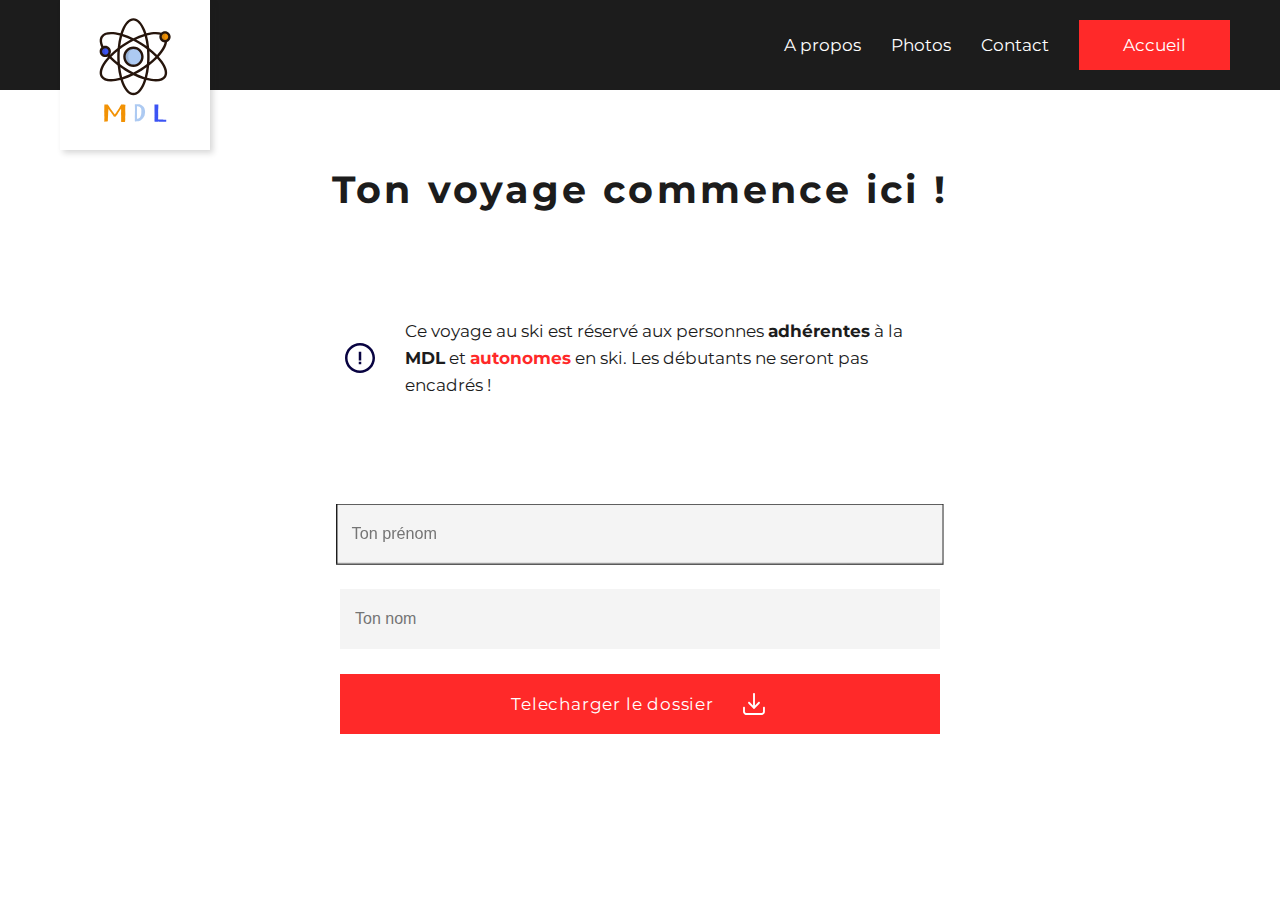
==== reserver.html @ d9b70b32 "update" ====
<!DOCTYPE html>
<html lang="en">

<head>
    <meta charset="UTF-8">
    <meta name="viewport" content="width=device-width, initial-scale=1.0">
    <title>MDL Rouviere</title>
    <link rel="stylesheet" href="./css/main.css">
    <link rel="stylesheet" href="./css/reserver.css">
</head>

<body>

    <input type="checkbox" id="hamburger" style="display: none;">
    <label class="mobile col" for="hamburger">
        <div class="bar"></div>
        <div class="bar"></div>
        <div class="bar"></div>
    </label>
    <img id="mobile-logo" class="mobile" src="./assets/svg/logo.svg" alt="Logo de la MDL">

    <nav class="row active">
        <img draggable="false" id="logo" src="./assets/svg/logo.svg" alt="Logo du lycee rouviere">

        <ul class="row">
            <a onclick="closeNav()" href="./index.html#before" class="link">A propos</a>
            <a onclick="closeNav()" href="./index.html#photos" class="link">Photos</a>
            <a onclick="closeNav()" href="./index.html#contact" class="link">Contact</a>
            <a style="color: white;" onclick="closeNav()" href="./index.html" class="button red">Accueil</a>
        </ul>
    </nav>

    <main>

        <div class="wrapper col">

            <h1 style="user-select: none;">Ton voyage commence ici !</h1>

            <div class="warning row">
                <img id="warning-circle" src="./assets/svg/warning.svg" alt="icon attention">
                <p>
                    Ce voyage au ski est réservé aux personnes <b>adhérentes</b> à la <b>MDL</b> et <b style="color: rgb(255, 41, 41);">autonomes</b> en ski. Les débutants ne seront pas encadrés !

                </p>
            </div>

            <div class="container col">
                <input id="prenom" type="text" class="text" autocomplete="off" autofocus placeholder="Ton prénom">

                <input type="text" class="text" autocomplete="off" placeholder="Ton nom">

                <a id="download-button" href="./assets/fichiers/fiche-ski.pdf" class="button red"
                    download="inscription-ski-rouviere">
                    Telecharger le dossier
                    <img src="./assets/svg/download.svg" alt="Icon de telechargement">
                </a>
            </div>

        </div>

    </main>

    <script type="text/javascript" src="./script.js" defer></script>

</body>

</html>
---- css/main.css ----
@import url("https://fonts.googleapis.com/css2?family=Montserrat:ital,wght@0,100..900;1,100..900&display=swap");
body * {
  transition: all ease-in-out 250ms;
}
body h1, body h2, body h3 {
  font-family: "Montserrat", sans-serif;
  font-optical-sizing: auto;
  font-weight: 400;
  font-style: normal;
  font-weight: 700;
}
body h1 {
  font-size: 3vw;
  letter-spacing: 0.2rem;
}
body h2 {
  font-size: 2.5vw;
}
body h2.article-title {
  margin-bottom: 2.5vw;
}
body h3 {
  font-size: 1.5vw;
  font-weight: 400;
}
body a, body span, body p, body .button, body .link {
  font-family: "Montserrat", sans-serif;
  font-optical-sizing: auto;
  font-weight: 400;
  font-style: normal;
  font-size: 17px;
  width: -moz-fit-content;
  width: fit-content;
}
body a {
  text-decoration: none;
  color: inherit;
}
body p {
  line-height: 1.7rem;
}
body a.white {
  background-color: white;
  color: #1c1c1c;
  padding: 15px 44px;
  outline: 1px solid transparent;
  outline-offset: -1px;
}
body a.white:hover {
  outline-color: white;
  color: white;
  background-color: transparent;
}
body a.dark, body input.dark {
  background-color: white;
  color: #1c1c1c;
  padding: 15px 44px;
  outline: 1px solid #1c1c1c;
  outline-offset: -1px;
}
body a.dark:hover, body input.dark:hover {
  outline-color: transparent;
  color: white;
  background-color: #1c1c1c;
}
body a.red, body button.red {
  background-color: rgb(255, 41, 41);
  color: #1c1c1c;
  padding: 15px 44px;
  outline: none;
}
body a.red:hover, body button.red:hover {
  background-color: rgba(255, 41, 41, 0.8);
}
body .link:hover {
  color: rgb(255, 41, 41);
}
body ul {
  list-style: none;
  width: -moz-fit-content;
  width: fit-content;
  gap: 30px;
}
body button {
  background-color: transparent;
  border: none;
  cursor: pointer;
}

nav.active {
  background-color: #1c1c1c;
  justify-content: flex-end;
  width: 100%;
  padding: 20px 50px;
  position: fixed;
  z-index: 11;
}
nav.active ul {
  align-items: center;
  color: white;
}
nav.active #logo {
  width: 150px;
  position: absolute;
  left: 0;
  top: 0;
  transform: translate(60px, 0);
  box-shadow: 3px 3px 6px rgba(28, 28, 28, 0.1764705882);
}

label.mobile {
  width: 100%;
  height: -moz-fit-content;
  height: fit-content;
  margin: 0 !important;
  background-color: #1c1c1c;
  position: fixed;
  top: 0;
  left: 0;
  z-index: 12;
  padding: 20px 0 20px 10px !important;
  cursor: pointer;
}
label.mobile .bar {
  width: 20px;
  height: 2px;
  transform-origin: center !important;
  background-color: white;
}
label.mobile .bar:nth-child(2n) {
  margin-top: 4px;
  margin-bottom: 4px;
}

input:checked ~ nav {
  transform: translateX(0);
}
input:checked + label .bar:nth-child(2n) {
  visibility: hidden;
  opacity: 0;
  margin: 0 !important;
  height: 0;
}
input:checked + label .bar {
  transform: translateY(2px) rotate(45deg);
}
input:checked + label .bar:last-child {
  transform: rotate(-45deg);
}

#mobile-logo {
  position: fixed;
  top: 0;
  right: 0;
  z-index: 12;
  width: 65px;
  margin-right: 10px;
}

header {
  width: 100%;
  height: 100vh;
  min-height: 800px;
  position: relative;
  overflow: hidden;
  z-index: 1;
  display: flex;
  flex-direction: column;
  align-items: center;
  justify-content: center;
}
header .container {
  width: -moz-fit-content;
  width: fit-content;
  z-index: 3;
  align-items: center;
  gap: 50px;
}
header .container * {
  color: white;
}
header p {
  max-width: 600px;
}
header video, header .overlay {
  position: absolute;
  inset: 0;
  z-index: 1;
  -o-object-fit: cover;
     object-fit: cover;
  -o-object-position: center;
     object-position: center;
  transition: transform 0s;
}
header video {
  width: 100%;
  height: 100vh;
}
header .overlay {
  z-index: 2;
  width: 100%;
  height: 100vh;
  background-color: rgba(28, 28, 28, 0.2274509804);
}

main {
  z-index: 9;
  width: 100%;
  position: absolute;
  background-color: white;
}
main .wrapped {
  transform: translateY(-125px);
  margin: 0 auto;
}
main section {
  margin-bottom: 200px !important;
  padding-top: 60px;
}
main section p {
  max-width: 600px;
  text-align: center;
}
main #contact {
  height: 100%;
  padding: 250px;
  display: flex;
  flex-direction: column;
  align-items: center;
  justify-content: center;
  background-image: url("https://images.unsplash.com/photo-1495112398151-7eedd7c2e7e8?q=80&w=1932&auto=format&fit=crop&ixlib=rb-4.0.3&ixid=M3wxMjA3fDB8MHxwaG90by1wYWdlfHx8fGVufDB8fHx8fA%3D%3D");
  background-attachment: fixed;
  background-position: center 50%;
  background-size: cover;
  background-repeat: no-repeat;
}
main #contact .container {
  width: -moz-fit-content;
  width: fit-content;
  align-items: center;
}
main #contact a img {
  width: 50px;
}
main #contact a:hover {
  transform: scale(1.12);
}
main #contact .col {
  gap: 50PX;
}
main #contact h2 {
  color: white;
}
main #tarifs {
  z-index: 10;
  background-color: #1c1c1c;
  width: 100%;
  margin-bottom: 0 !important;
  padding-top: 0 !important;
  border-radius: 15px 15px 0 0;
  overflow: hidden;
  transition: transform 0s;
}
main #tarifs * {
  color: white;
}
main #tarifs .left {
  width: 33%;
}
main #tarifs .left img {
  width: 100%;
  height: 100%;
  max-height: 60vh;
  -o-object-fit: cover;
     object-fit: cover;
}
main #tarifs .right {
  align-items: center;
  justify-content: center;
  height: -moz-fit-content;
  height: fit-content;
  margin: auto;
  gap: 30px;
}
main #before {
  margin: 0 auto;
  align-items: center;
  gap: 65px;
  padding-top: 260px;
}
main #before img {
  width: 50px;
}
main #before h2 {
  margin-bottom: 0 !important;
}
main #before ul {
  gap: 100px;
}
main #before .col {
  align-items: center;
  gap: 10px;
}
main #photos {
  width: 100%;
  margin: 0 auto;
  max-width: calc(100% - 15vw - 15vw);
  gap: 10px;
}
main #photos .column {
  width: 100%;
  max-width: 33.333333%;
  gap: 10px;
  flex-wrap: wrap;
}
main #photos .column img {
  width: 100%;
  flex-grow: 1;
  -o-object-fit: cover;
     object-fit: cover;
  -o-object-position: center;
     object-position: center;
  cursor: pointer;
}
main #photos .column img:hover {
  opacity: 0.5;
}
main #team {
  width: calc(100% + 380px);
  margin-left: -190px;
}
main #team h2 {
  margin: 0 auto;
  width: -moz-fit-content;
  width: fit-content;
  padding-bottom: 160px;
}
main #team .team-list {
  flex-wrap: wrap;
  width: 100%;
  justify-content: center;
  gap: 30px;
  margin: 0 auto;
  padding: 0 30px;
}
main #team .team-list * {
  color: white;
}
main #team .team-list .worker {
  background-color: #1c1c1c;
  cursor: pointer;
  height: 30vh;
  max-height: 250px;
  flex: 0 0 calc(33.333333% - 60px);
  justify-content: space-between;
  align-items: center;
}
main #team .team-list .worker:hover {
  box-shadow: 6px 6px 6px rgba(28, 28, 28, 0.4117647059);
  transform: scale(1.012);
}
main #team .team-list .worker .img-container {
  max-width: 33.333333%;
  min-width: 150px;
  width: 100%;
  height: 100%;
}
main #team .team-list .worker .img-container img {
  width: 100%;
  height: 100%;
  -o-object-fit: cover;
     object-fit: cover;
  -o-object-position: top;
     object-position: top;
}
main #team .team-list .worker .content {
  align-items: center;
  width: -moz-fit-content;
  width: fit-content;
  margin-right: 30px;
  margin-left: 10px;
}
main #team .team-list .worker .content img {
  width: 50px;
  margin-left: 30px;
}
main #team .team-list .worker .content .role {
  text-transform: uppercase;
  font-size: 1.5vw;
  letter-spacing: 0.12rem;
  font-weight: bold;
}

footer {
  width: 100%;
  background-color: #1c1c1c;
  position: relative;
  padding: 130px 10vw;
}
footer * {
  color: white;
}
footer img {
  width: 150px;
}
footer .col {
  gap: 35px;
}
footer .row {
  gap: 50px;
}
footer .container {
  justify-content: space-between;
}

@media only screen and (max-width: 800px) {
  .mobile {
    display: inherit !important;
  }
  .desktop {
    visibility: hidden !important;
    opacity: 0 !important;
  }
  .row {
    flex-direction: column !important;
  }
  .wrapped {
    max-width: 100vw !important;
    padding: 0 10px;
  }
  h1 {
    font-size: 8vw !important;
  }
  h2 {
    font-size: 7vw !important;
  }
  h3 {
    font-size: 3vw !important;
  }
  .link, .button, a, span, p {
    font-size: 3.5vw !important;
  }
  nav {
    padding: 10px 0 !important;
    margin: 0;
    width: 100vw;
    height: 100vh;
    align-items: center;
    justify-content: space-evenly !important;
    transform: translateX(-100%);
  }
  nav #logo {
    position: relative !important;
    transform: none !important;
  }
  header {
    justify-content: center !important;
    height: 100vh !important;
    min-height: 100vh !important;
  }
  header .container {
    padding: 0 10px;
  }
  header p {
    max-width: none !important;
    text-align: center;
    margin: 0 auto;
    font-size: 4vw !important;
    font-weight: 500;
  }
  header h1 {
    text-align: center;
  }
  main {
    margin-top: 10px;
  }
  main .wrapped {
    transform: translate(0) !important;
  }
  main section {
    padding-top: 100px !important;
  }
  main #team {
    width: 100% !important;
    max-width: none !important;
    padding: 0 !important;
    margin: 0 !important;
  }
  main #team h2 {
    padding: 100px 0 !important;
  }
  main #team .team-list {
    align-items: center;
    padding: 0 !important;
  }
  main #team .worker {
    width: 100% !important;
    min-width: none !important;
    max-width: none !important;
    flex-direction: row !important;
    padding: 10px !important;
    margin: 0 !important;
  }
  main #team .worker .img-container {
    width: 100% !important;
    max-width: 100vw !important;
    height: -moz-fit-content !important;
    height: fit-content !important;
  }
  main #team .worker .img-container img {
    width: 60px !important;
    height: 60px !important;
    border-radius: 100%;
  }
  main #team .worker .content {
    flex-direction: row !important;
    margin: 0 !important;
    padding: 0 !important;
  }
  main #team .worker .content img {
    width: 30px !important;
  }
  main #contact {
    width: calc(100% + 20px);
    margin-left: -10px;
    padding: 80px !important;
    margin-bottom: 0 !important;
  }
  main #contact .row {
    flex-direction: row !important;
  }
  main #contact .col {
    gap: 30px !important;
  }
  main #tarifs .left {
    width: 100% !important;
  }
  main #tarifs .left img {
    width: 100%;
    max-height: none !important;
    height: 85vh !important;
    -o-object-position: center;
       object-position: center;
  }
  main #tarifs .right {
    padding: 40px 0 !important;
  }
  #before {
    margin-bottom: 0 !important;
  }
  #before .row {
    gap: 40px;
  }
  #photos {
    max-width: none !important;
    flex-direction: row !important;
    margin-bottom: 100px !important;
  }
}
footer {
  margin-top: 200px;
}

* {
  padding: 0;
  margin: 0;
  box-sizing: border-box;
}

html {
  scroll-behavior: smooth;
}

body {
  background-color: #ffffff;
  color: #1c1c1c;
  width: 100%;
  min-height: 100vh;
  position: relative;
}

.col {
  display: flex;
  flex-direction: column;
}

.row {
  display: flex;
  flex-direction: row;
}

.wrapped {
  max-width: calc(100% - 190px - 190px);
}

img {
  display: block;
  -webkit-user-select: none;
     -moz-user-select: none;
          user-select: none;
}

.mobile {
  display: none;
}

.desktop {
  visibility: visible;
  opacity: inherit;
}/*# sourceMappingURL=main.css.map */
---- css/reserver.css ----
main {
  display: flex;
  flex-direction: column;
  align-items: center;
  justify-content: center;
  min-height: 100vh;
}

.wrapper {
  gap: 25px;
  padding: 10px;
  align-items: center;
}

h1 {
  padding-bottom: 80px;
}

.container {
  width: 100%;
  max-width: 600px;
  gap: 25px;
}

input[type=text] {
  border: none;
  width: 100%;
  height: 60px;
  outline: 1px solid transparent;
  outline-offset: -1px;
  padding-left: 15px;
  font-size: 16px;
  background-color: rgba(28, 28, 28, 0.0470588235);
}
input[type=text]:focus {
  outline-color: #1c1c1c;
  transform: scale(1.012);
}

.warning {
  align-items: center;
  width: 100%;
  max-width: 600px;
  padding-bottom: 80px;
  gap: 25px;
}
.warning #warning-circle {
  width: 40px;
}
.warning p {
  text-align: left;
}

#download-button {
  display: flex;
  flex-direction: row;
  align-items: center;
  justify-content: center;
  gap: 25px;
  color: white !important;
  width: 100% !important;
  letter-spacing: 0.05rem;
}
#download-button img {
  width: 30px;
}
#download-button:hover {
  transform: scale(1.012);
}

@media only screen and (max-width: 800px) {
  h1 {
    width: 100%;
    text-align: center;
  }
  p {
    text-align: center !important;
  }
}/*# sourceMappingURL=reserver.css.map */
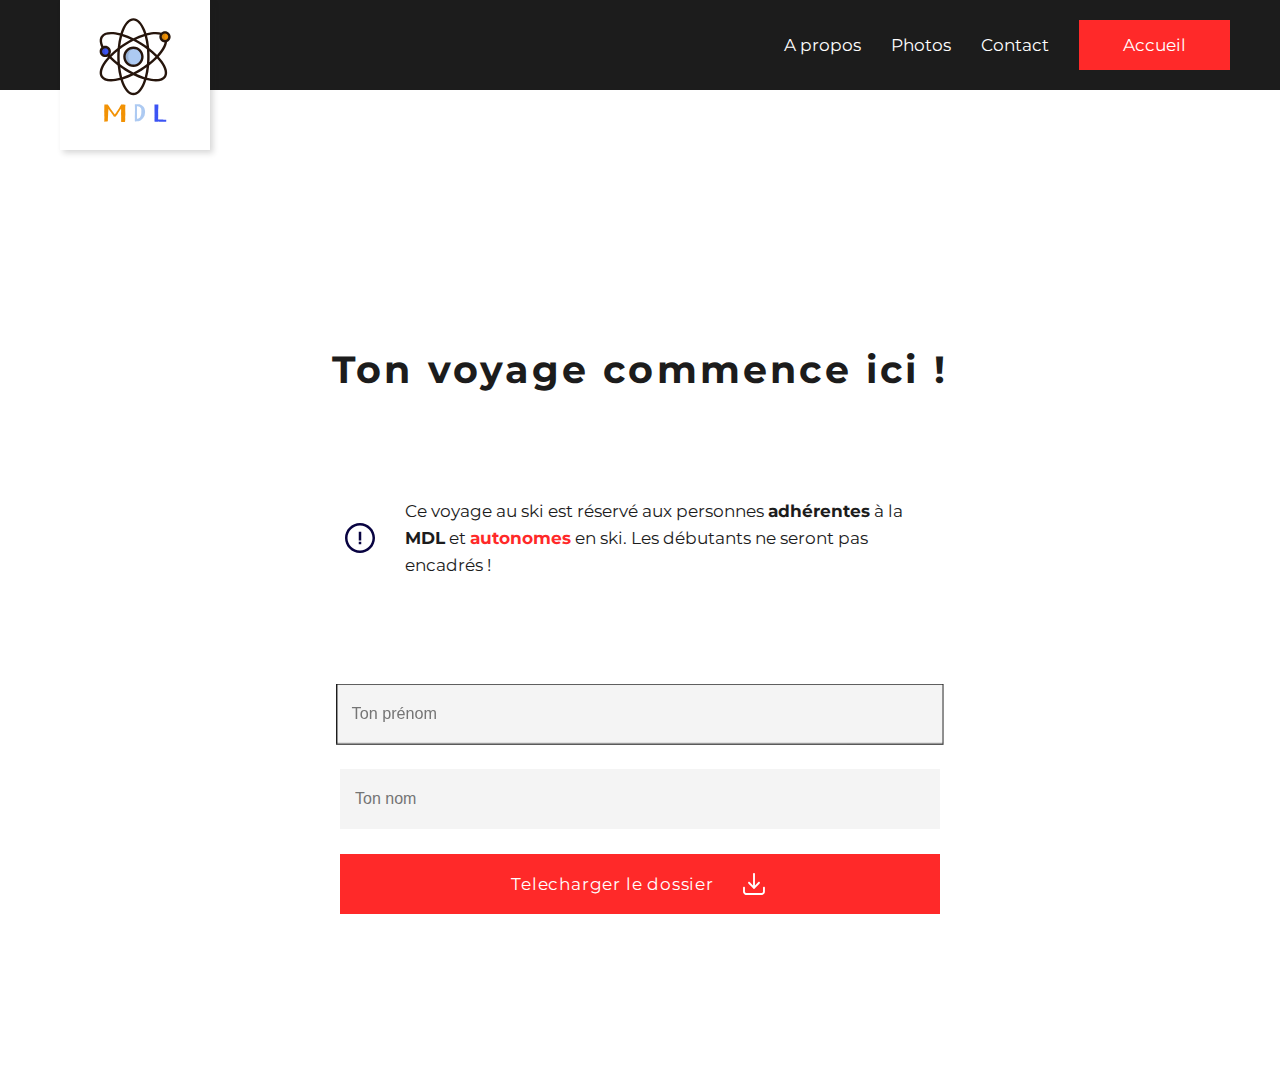
==== commit 8f3353c8: "update" ====
--- a/reserver.html
+++ b/reserver.html
@@ -62,6 +62,23 @@
 
     <script type="text/javascript" src="./script.js" defer></script>
 
+    <script type="text/javascript" defer>
+        const nav = document.querySelector('nav');
+        const main = document.querySelector('main');
+        const navLabel = document.querySelector('label');
+
+        const navHeight = nav.getBoundingClientRect().height;
+        const navLabelHeight = navLabel.getBoundingClientRect().height;
+
+        if ( (navHeight > 100) ){
+            main.style.marginTop = `${ navLabelHeight * 2 }px`;
+        }else{
+            main.style.marginTop = `${ navHeight * 2 }px`;
+        }
+
+
+    </script>
+
 </body>
 
 </html>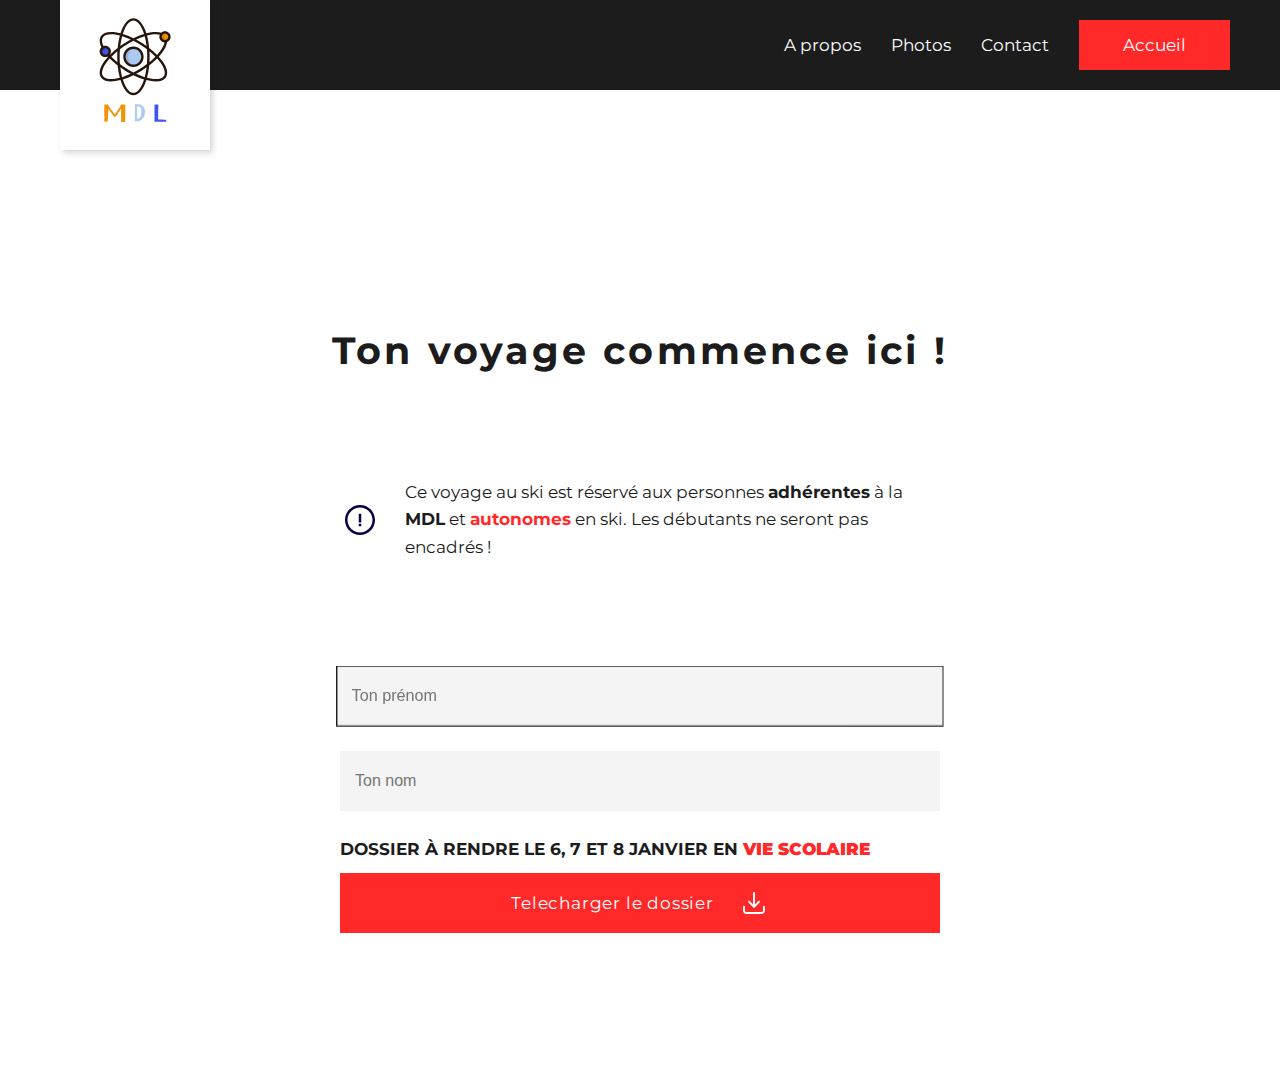
==== commit 16a267eb: "update" ====
--- a/reserver.html
+++ b/reserver.html
@@ -49,11 +49,17 @@
 
                 <input type="text" class="text" autocomplete="off" placeholder="Ton nom">
 
-                <a id="download-button" href="./assets/fichiers/fiche-ski.pdf" class="button red"
+                <div class="col">
+                    <p class="date">
+                        <b>Dossier à rendre le 6, 7 et 8 janvier en <b style="color: rgb(255, 41, 41);">vie scolaire</b></b>
+
+                    </p>
+                    <a id="download-button" href="./assets/fichiers/fiche-ski.pdf" class="button red"
                     download="inscription-ski-rouviere">
                     Telecharger le dossier
                     <img src="./assets/svg/download.svg" alt="Icon de telechargement">
                 </a>
+                </div>
             </div>
 
         </div>
--- a/css/main.css
+++ b/css/main.css
@@ -209,7 +209,7 @@
   position: absolute;
   background-color: white;
 }
-main .wrapped {
+main #main-container {
   transform: translateY(-125px);
   margin: 0 auto;
 }
@@ -326,8 +326,7 @@
   opacity: 0.5;
 }
 main #team {
-  width: calc(100% + 380px);
-  margin-left: -190px;
+  align-items: center;
 }
 main #team h2 {
   margin: 0 auto;
@@ -335,60 +334,12 @@
   width: fit-content;
   padding-bottom: 160px;
 }
-main #team .team-list {
-  flex-wrap: wrap;
-  width: 100%;
-  justify-content: center;
-  gap: 30px;
-  margin: 0 auto;
-  padding: 0 30px;
-}
-main #team .team-list * {
-  color: white;
-}
-main #team .team-list .worker {
-  background-color: #1c1c1c;
-  cursor: pointer;
-  height: 30vh;
-  max-height: 250px;
-  flex: 0 0 calc(33.333333% - 60px);
-  justify-content: space-between;
-  align-items: center;
-}
-main #team .team-list .worker:hover {
-  box-shadow: 6px 6px 6px rgba(28, 28, 28, 0.4117647059);
-  transform: scale(1.012);
-}
-main #team .team-list .worker .img-container {
-  max-width: 33.333333%;
-  min-width: 150px;
-  width: 100%;
-  height: 100%;
-}
-main #team .team-list .worker .img-container img {
-  width: 100%;
-  height: 100%;
-  -o-object-fit: cover;
-     object-fit: cover;
-  -o-object-position: top;
-     object-position: top;
-}
-main #team .team-list .worker .content {
-  align-items: center;
-  width: -moz-fit-content;
-  width: fit-content;
-  margin-right: 30px;
-  margin-left: 10px;
-}
-main #team .team-list .worker .content img {
-  width: 50px;
-  margin-left: 30px;
-}
-main #team .team-list .worker .content .role {
-  text-transform: uppercase;
-  font-size: 1.5vw;
-  letter-spacing: 0.12rem;
-  font-weight: bold;
+main #team .wrapped {
+  width: 100%;
+}
+main #team .wrapped img {
+  width: 100%;
+  max-width: 100%;
 }
 
 footer {
--- a/css/reserver.css
+++ b/css/reserver.css
@@ -35,6 +35,13 @@
 input[type=text]:focus {
   outline-color: #1c1c1c;
   transform: scale(1.012);
+}
+
+.date {
+  width: 100%;
+  max-width: 600px;
+  margin-bottom: 10px;
+  text-transform: uppercase;
 }
 
 .warning {
@@ -76,4 +83,7 @@
   p {
     text-align: center !important;
   }
+  h1, .warning {
+    padding-bottom: 50px;
+  }
 }/*# sourceMappingURL=reserver.css.map */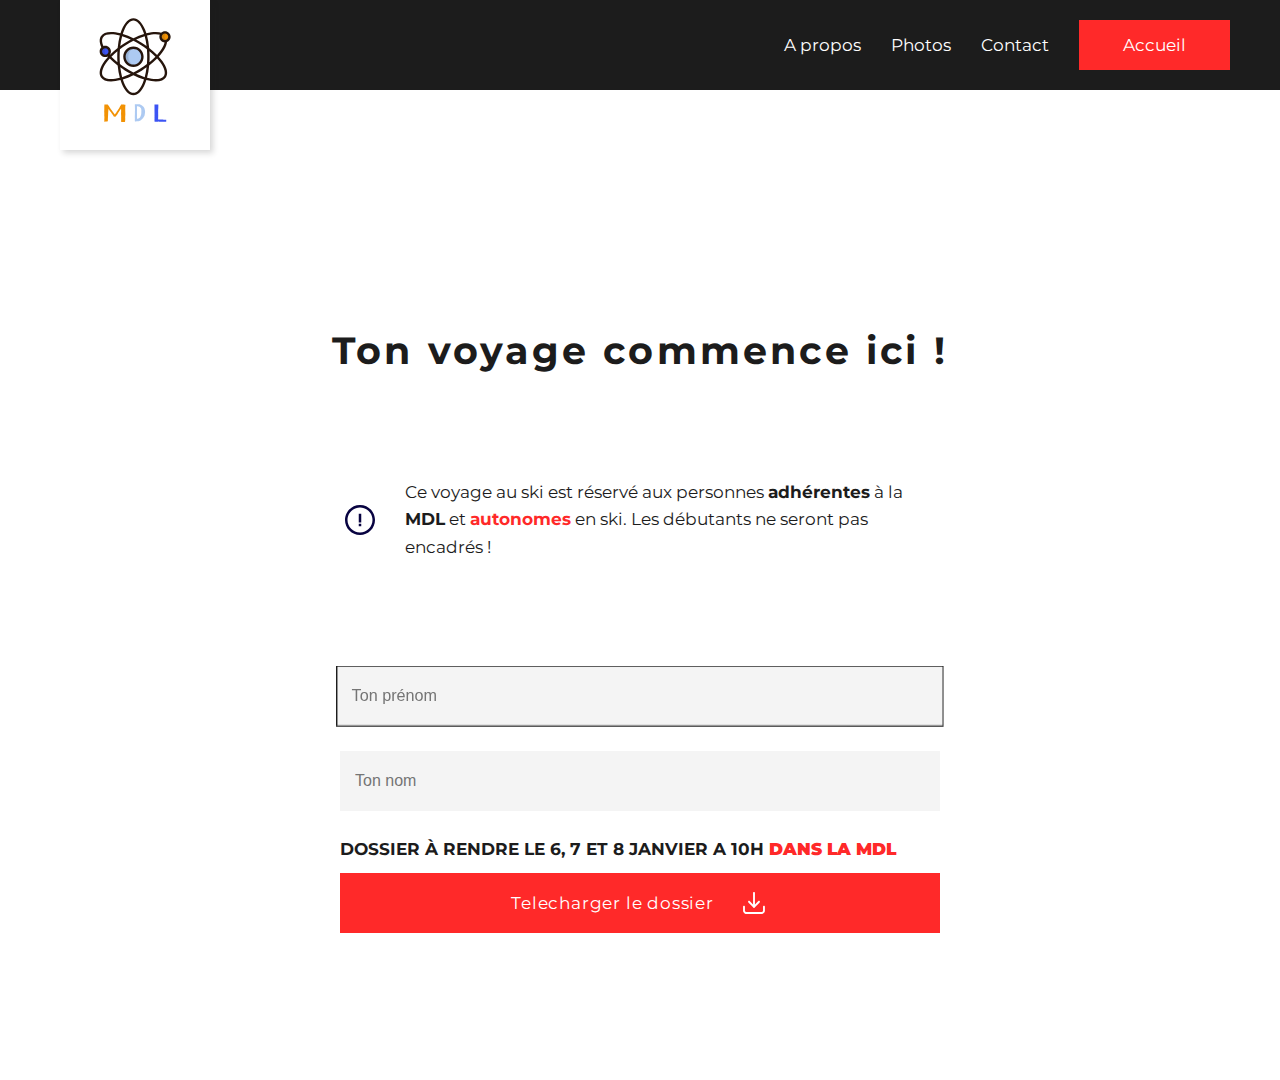
==== commit d4ce4401: "updt" ====
--- a/reserver.html
+++ b/reserver.html
@@ -51,7 +51,7 @@
 
                 <div class="col">
                     <p class="date">
-                        <b>Dossier à rendre le 6, 7 et 8 janvier en <b style="color: rgb(255, 41, 41);">vie scolaire</b></b>
+                        <b>Dossier à rendre le 6, 7 et 8 janvier a 10h <b style="color: rgb(255, 41, 41);">dans la mdl</b></b>
 
                     </p>
                     <a id="download-button" href="./assets/fichiers/fiche-ski.pdf" class="button red"
